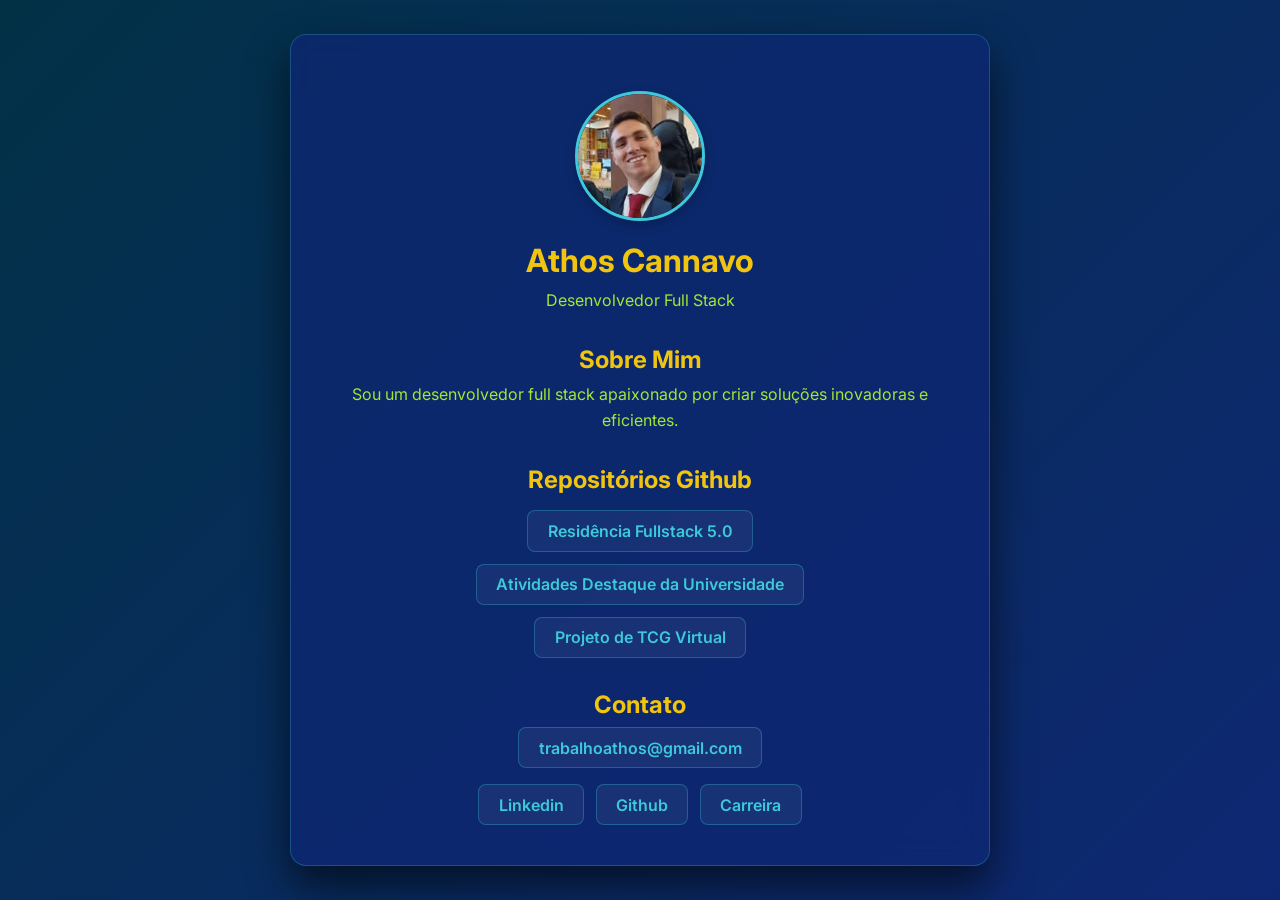
==== homePage.html @ 4ebbc490 "24/08/2026" ====
<!DOCTYPE html>
<html lang="pt-BR">
<head>
    <meta charset="UTF-8">
    <meta name="viewport" content="width=device-width, initial-scale=1.0">
    <title>Athos Cannavo - Portfólio</title>
    <link rel="stylesheet" href="style2.css">
</head>

<body class="layout-body">
    
    <main class="portfolio-container">
        
        <header class="portfolio-header">
            <figure class="profile-figure">
                <img src="athos.jpg" alt="Foto de Athos Cannavo">
            </figure>
            <div class="header-info">
                <h1 class="text-gold">Athos Cannavo</h1>
                <p class="text-aura-green">Desenvolvedor Full Stack</p>
            </div>
        </header>

        <aside class="portfolio-about">
            <h2 class="text-gold">Sobre Mim</h2>
            <p class="text-aura-green">Sou um desenvolvedor full stack apaixonado por criar soluções inovadoras e eficientes.</p>
        </aside>

        <section class="portfolio-repositories">
            <h2 class="text-gold">Repositórios Github</h2>
            <nav class="repo-navigation">
                <ul class="repo-list">
                    <li><a href="https://github.com/athoscannavo/fullstack" target="_blank" rel="noopener noreferrer">Residência Fullstack 5.0</a></li>
                    <li><a href="https://github.com/athoscannavo/tadis_ifrs" target="_blank" rel="noopener noreferrer">Atividades Destaque da Universidade</a></li>
                    <li><a href="https://github.com/athoscannavo/tcgproject" target="_blank" rel="noopener noreferrer">Projeto de TCG Virtual</a></li>
                </ul>
            </nav>
        </section>

        <footer class="portfolio-contact">
            <h2 class="text-gold">Contato</h2>
            <p class="text-gold"><a href="mailto:trabalhoathos@gmail.com">trabalhoathos@gmail.com</a></p>
            <nav class="site-navigation">
                <ul class="site-links">
                    <li><a href="https://www.linkedin.com/in/athos-cannavo-b810a71b2/" target="_blank" rel="noopener noreferrer">Linkedin</a></li>
                    <li><a href="https://github.com/athoscannavo" target="_blank" rel="noopener noreferrer">Github</a></li>
                    <li><a href="careerPage.html">Carreira</a></li>
                </ul>
            </nav>
        </footer>

    </main>

</body>
</html>
---- style2.css ----
@import url('https://fonts.googleapis.com/css2?family=Inter:wght@400;600;700&display=swap');

/* Reset e Fonte */
* {
  box-sizing: border-box;
  margin: 0;
  padding: 0;
}

body {
  /* Escurecido: de azul-noite profundo (#020817) até azul-cobalto e ciano escuro */
  background: linear-gradient(-45deg, #020817, #07153B, #0E2773, #023146);
  background-size: 300% 300%;
  animation: gradientAnimation 8s ease infinite;
  font-family: 'Inter', sans-serif;
  color: #E2E8F0;
  min-height: 100vh;
  display: flex;
  justify-content: center;
  align-items: center;
  padding: 2rem 1rem;
}

/* Animação do Gradiente */
@keyframes gradientAnimation {
  0% { background-position: 0% 50%; }
  50% { background-position: 100% 50%; }
  100% { background-position: 0% 50%; }
}

/* Container Principal com Estilo Card (Efeito Glassmorphism) */
.portfolio-container {
  background-color: rgba(14, 39, 115, 0.75); /* Fundo azul com transparência ajustada */
  backdrop-filter: blur(16px); /* Blur aumentado para destacar do fundo */
  border: 1px solid rgba(61, 201, 217, 0.25);
  border-radius: 16px;
  padding: 2.5rem;
  max-width: 700px;
  width: 100%;
  text-align: center;
  box-shadow: 0 20px 40px rgba(0, 0, 0, 0.6);
  display: flex;
  flex-direction: column;
  gap: 2rem;
}

/* Cores e Títulos */
.text-gold {
  color: #F1C40F;
  margin-bottom: 0.5rem;
}

.text-aura-green {
  color: #A3E635;
  line-height: 1.6;
}

/* Estilo da Foto de Perfil */
.profile-figure {
  margin: 1rem 0;
}

.profile-figure img {
  width: 130px;
  height: 130px;
  border-radius: 50%;
  object-fit: cover;
  border: 3px solid #3DC9D9;
  box-shadow: 0 4px 12px rgba(0, 0, 0, 0.2);
}

.profile-figure figcaption {
  font-size: 0.85rem;
  margin-top: 0.5rem;
}

/* Listas e Links com Estilo de Botão */
ul {
  list-style: none;
  display: flex;
  flex-direction: column;
  gap: 0.75rem;
  margin-top: 1rem;
}

.site-links {
  flex-direction: row;
  justify-content: center;
  flex-wrap: wrap;
}

nav a, 
footer a {
  display: inline-block;
  background-color: rgba(255, 255, 255, 0.05);
  color: #3DC9D9;
  padding: 0.6rem 1.2rem;
  border-radius: 8px;
  border: 1px solid rgba(61, 201, 217, 0.3);
  text-decoration: none;
  font-weight: 600;
  transition: all 0.2s ease-in-out;
}

nav a:hover, 
footer a:hover {
  background-color: #3DC9D9;
  color: #0E2773;
  transform: translateY(-2px);
}
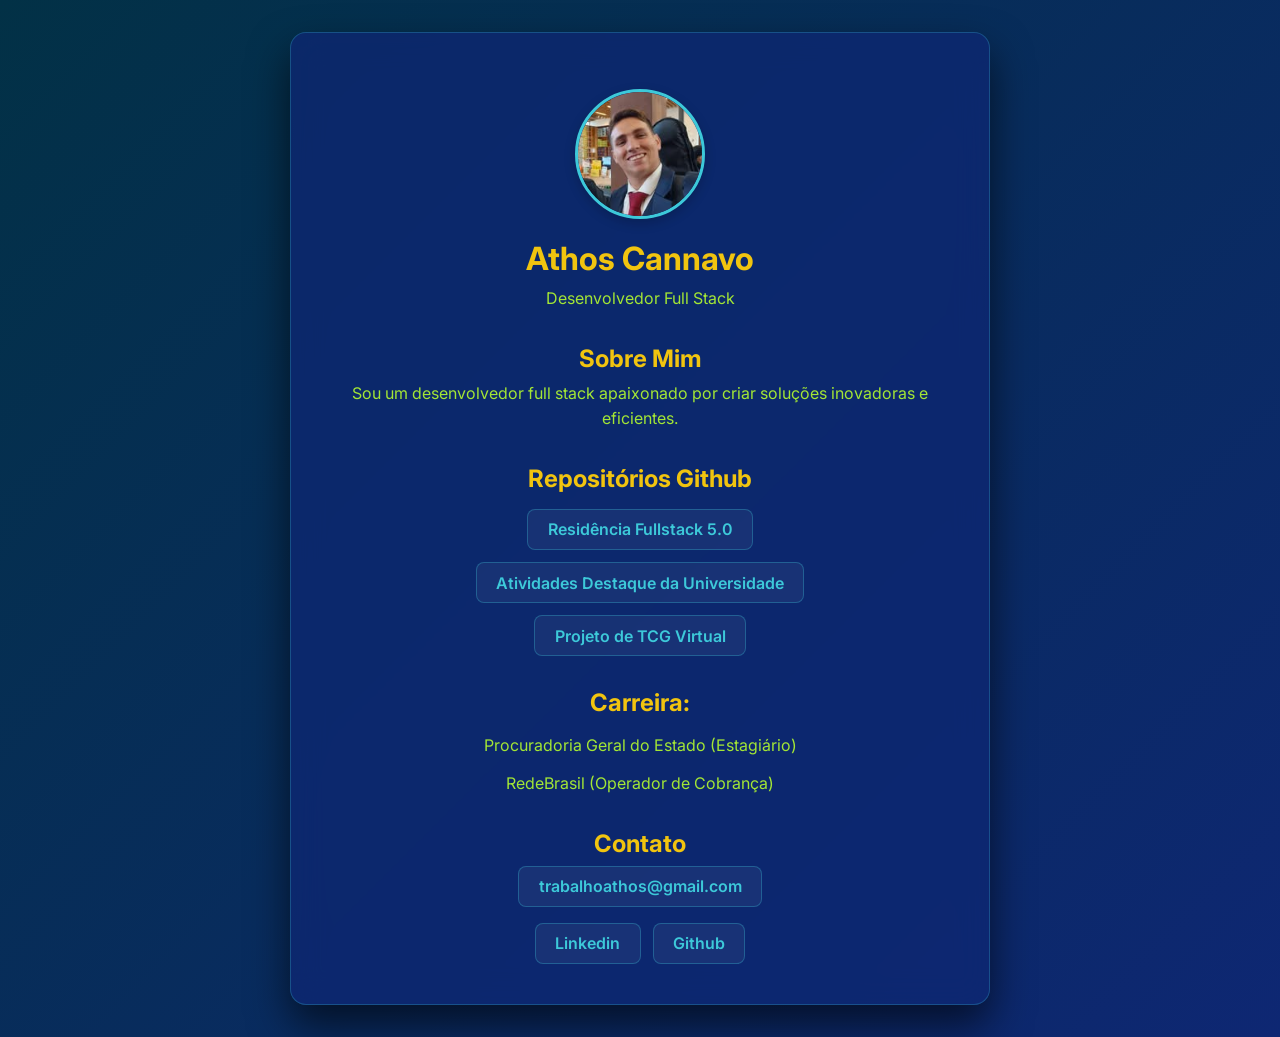
==== commit 1f066e2c: "1.Caixas de link ajustadas para levantar suavemente ao passar o mouse. 2.Medidas de segurança adicio" ====
--- a/homePage.html
+++ b/homePage.html
@@ -4,7 +4,7 @@
     <meta charset="UTF-8">
     <meta name="viewport" content="width=device-width, initial-scale=1.0">
     <title>Athos Cannavo - Portfólio</title>
-    <link rel="stylesheet" href="style2.css">
+    <link rel="stylesheet" href="style.css">
 </head>
 
 <body class="layout-body">
@@ -13,7 +13,7 @@
         
         <header class="portfolio-header">
             <figure class="profile-figure">
-                <img src="athos.jpg" alt="Foto de Athos Cannavo">
+                <img src="athos.jpg" alt="Athos Cannavo">
             </figure>
             <div class="header-info">
                 <h1 class="text-gold">Athos Cannavo</h1>
@@ -37,6 +37,14 @@
             </nav>
         </section>
 
+        <section class="portfolio-career">
+            <h2 class="text-gold">Carreira:</h2>
+            <ul class="career-list text-aura-green">
+                <li>Procuradoria Geral do Estado (Estagiário)</li>
+                <li>RedeBrasil (Operador de Cobrança)</li>
+            </ul>
+        </section>
+
         <footer class="portfolio-contact">
             <h2 class="text-gold">Contato</h2>
             <p class="text-gold"><a href="mailto:trabalhoathos@gmail.com">trabalhoathos@gmail.com</a></p>
@@ -44,7 +52,6 @@
                 <ul class="site-links">
                     <li><a href="https://www.linkedin.com/in/athos-cannavo-b810a71b2/" target="_blank" rel="noopener noreferrer">Linkedin</a></li>
                     <li><a href="https://github.com/athoscannavo" target="_blank" rel="noopener noreferrer">Github</a></li>
-                    <li><a href="careerPage.html">Carreira</a></li>
                 </ul>
             </nav>
         </footer>
--- a/style.css
+++ b/style.css
@@ -0,0 +1,111 @@
+@import url('https://fonts.googleapis.com/css2?family=Inter:wght@400;600;700&display=swap');
+
+/* Reset e Fonte */
+* {
+  box-sizing: border-box;
+  margin: 0;
+  padding: 0;
+}
+
+body {
+  /* fundo de gradiente animado */
+  background: linear-gradient(-45deg, #020817, #07153B, #0E2773, #023146);
+  background-size: 300% 300%;
+  animation: gradientAnimation 8s ease infinite;
+  font-family: 'Inter', sans-serif;
+  color: #E2E8F0;
+  min-height: 100vh;
+  display: flex;
+  justify-content: center;
+  align-items: center;
+  padding: 2rem 1rem;
+}
+
+/* Animação do Gradiente */
+@keyframes gradientAnimation {
+  0% { background-position: 0% 50%; }
+  50% { background-position: 100% 50%; }
+  100% { background-position: 0% 50%; }
+}
+
+/* classe para a caixa principal da página  */
+.portfolio-container {
+  background-color: rgba(14, 39, 115, 0.75); /* Fundo azul com transparência ajustada */
+  backdrop-filter: blur(16px); /* Blur aumentado para destacar do fundo */
+  border: 1px solid rgba(61, 201, 217, 0.25);
+  border-radius: 16px;
+  padding: 2.5rem;
+  max-width: 700px;
+  width: 100%;
+  text-align: center;
+  box-shadow: 0 20px 40px rgba(0, 0, 0, 0.6);
+  display: flex;
+  flex-direction: column;
+  gap: 2rem;
+}
+
+/* Classes para as cores do texto */
+.text-gold {
+  color: #F1C40F;
+  margin-bottom: 0.5rem;
+}
+
+.text-aura-green {
+  color: #A3E635;
+  line-height: 1.6;
+}
+
+/* Estilo da Foto de Perfil */
+.profile-figure {
+  margin: 1rem 0;
+}
+
+.profile-figure img {
+  width: 130px;
+  height: 130px;
+  border-radius: 50%;
+  object-fit: cover;
+  border: 3px solid #3DC9D9;
+  box-shadow: 0 4px 12px rgba(0, 0, 0, 0.2);
+}
+
+.profile-figure figcaption {
+  font-size: 0.85rem;
+  margin-top: 0.5rem;
+}
+
+/* Listas e Links com Estilo de Botão */
+ul {
+  list-style: none;
+  display: flex;
+  flex-direction: column;
+  gap: 0.75rem;
+  margin-top: 1rem;
+}
+
+.site-links {
+  flex-direction: row;
+  justify-content: center;
+  flex-wrap: wrap;
+}
+
+nav a, 
+footer a {
+  display: inline-block;
+  background-color: rgba(255, 255, 255, 0.05);
+  color: #3DC9D9;
+  padding: 0.6rem 1.2rem;
+  border-radius: 8px;
+  border: 1px solid rgba(61, 201, 217, 0.3);
+  text-decoration: none;
+  font-weight: 600;
+  transition: all 0.2s ease-in-out;
+}
+
+/*Transição de cor ao passar o mouse*/
+nav a:hover, 
+footer a:hover {
+  background-color: #3DC9D9;
+  color: #0E2773;
+  transform: translateY(-2px);
+}
